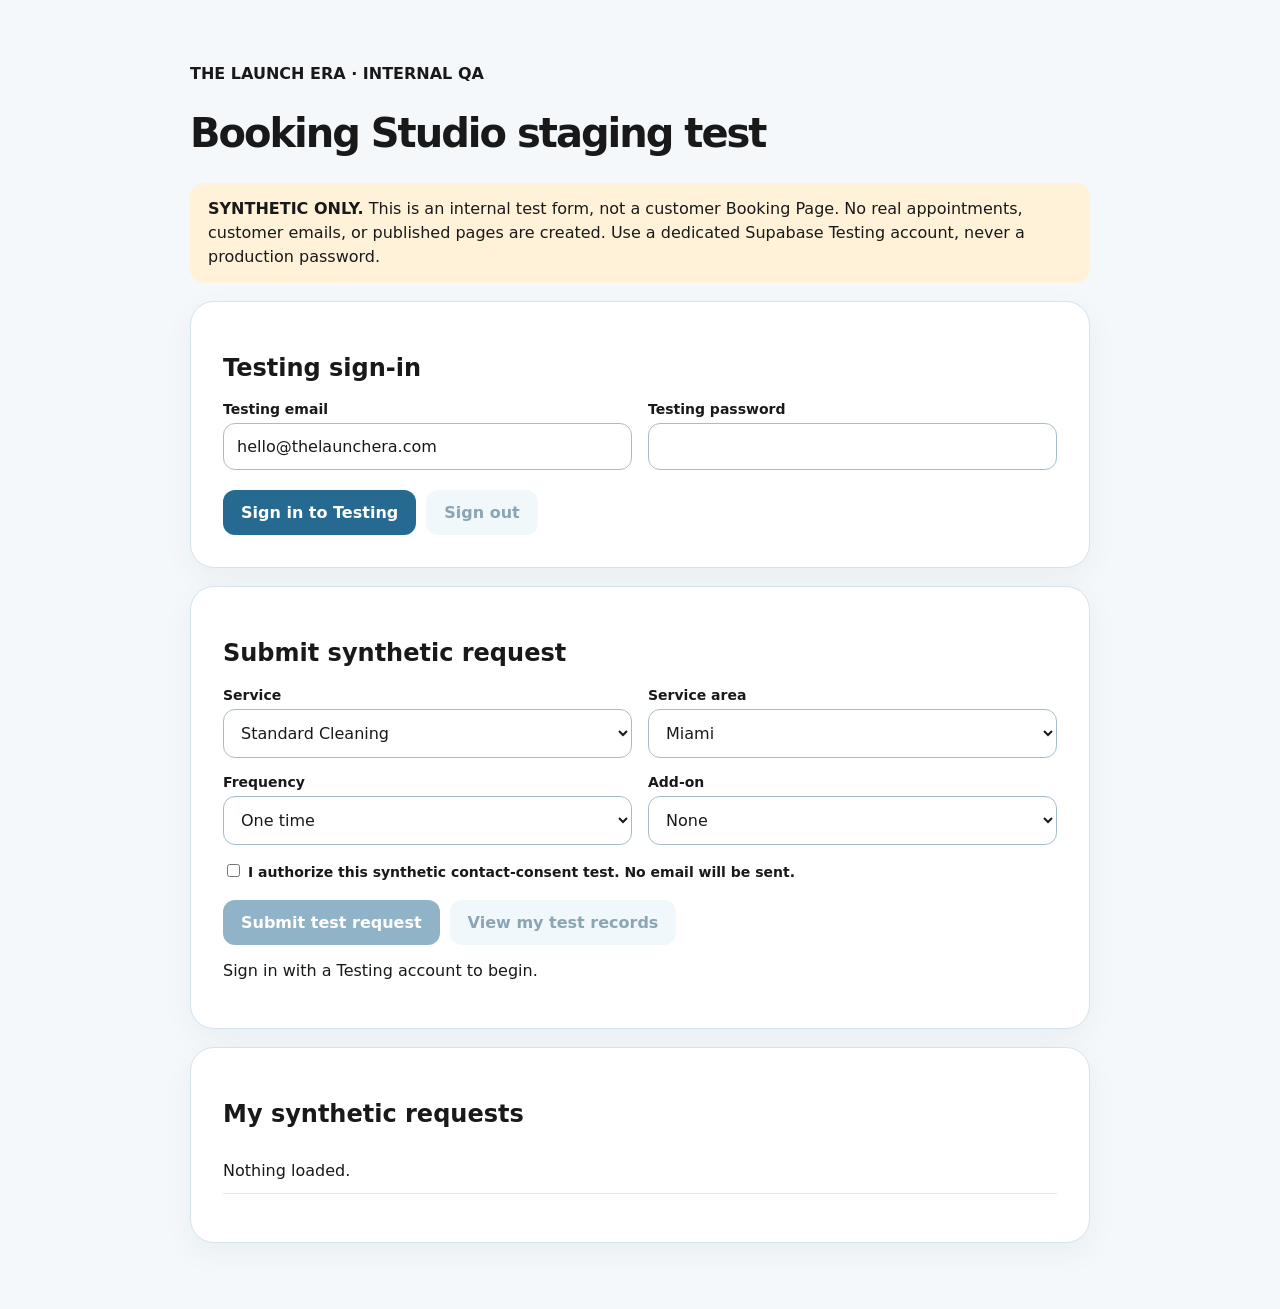
==== overrides/booking-studio-qa.html @ 911b4ca5 "Stage temporary signed-in synthetic Booking Studio QA page for tablet" ====
<!doctype html>
<html lang="en"><head><meta charset="utf-8"><meta name="viewport" content="width=device-width,initial-scale=1">
<meta name="robots" content="noindex,nofollow"><title>Private Booking Studio QA · The Launch Era</title>
<style>
:root{font-family:system-ui,-apple-system,sans-serif;color:#191919;background:#f4f8fb}*{box-sizing:border-box}
body{margin:0;padding:clamp(18px,4vw,48px)}main{max-width:900px;margin:auto}h1{font-size:clamp(27px,4vw,40px);letter-spacing:-.05em}
.panel{background:#fff;border:1px solid #d5e3ec;border-radius:24px;padding:clamp(18px,4vw,32px);margin:18px 0;box-shadow:0 10px 30px #18394c0d}
.warning{background:#fff2d9;padding:14px 18px;border-radius:14px;line-height:1.5}
.grid{display:grid;grid-template-columns:repeat(2,minmax(0,1fr));gap:16px}
label{display:block;font-weight:650;font-size:14px;margin-bottom:6px}input,select{width:100%;padding:13px;border-radius:12px;border:1px solid #a5bdcb;background:#fff;color:#191919;font:inherit;min-width:0}
button{border:0;border-radius:12px;padding:13px 18px;background:#266a91;color:#fff;font:inherit;font-weight:700;cursor:pointer}button:disabled{opacity:.5;cursor:not-allowed}
button.secondary{background:#e5f2f9;color:#174d6b}.actions{display:flex;gap:10px;flex-wrap:wrap;margin-top:20px}#status{white-space:pre-wrap;overflow-wrap:anywhere}
.results{list-style:none;padding:0}.results li{border-bottom:1px solid #dce7ee;padding:13px 0;overflow-wrap:anywhere}
@media(max-width:650px){.grid{grid-template-columns:1fr}body{padding:14px}.panel{border-radius:17px}}
</style></head>
<body><main><p><strong>THE LAUNCH ERA · INTERNAL QA</strong></p><h1>Booking Studio staging test</h1>
<p class="warning"><strong>SYNTHETIC ONLY.</strong> This is an internal test form, not a customer Booking Page. No real appointments, customer emails, or published pages are created. Use a dedicated Supabase Testing account, never a production password.</p>
<section class="panel" id="auth"><h2>Testing sign-in</h2><div class="grid">
<div><label for="email">Testing email</label><input id="email" type="email" autocomplete="username" value="hello@thelaunchera.com"></div>
<div><label for="password">Testing password</label><input id="password" type="password" autocomplete="current-password"></div></div>
<div class="actions"><button id="login">Sign in to Testing</button><button id="logout" class="secondary" disabled>Sign out</button></div></section>
<section class="panel"><h2>Submit synthetic request</h2><div class="grid">
<div><label for="service">Service</label><select id="service"><option>Standard Cleaning</option><option>Move-Out Cleaning</option></select></div>
<div><label for="area">Service area</label><select id="area"><option>Miami</option><option>Miami Beach</option></select></div>
<div><label for="frequency">Frequency</label><select id="frequency"><option value="one_time">One time</option><option value="weekly">Weekly</option><option value="biweekly">Biweekly</option><option value="monthly">Monthly</option></select></div>
<div><label for="addon">Add-on</label><select id="addon"><option value="">None</option><option>Oven</option><option>Refrigerator</option></select></div></div>
<p><label><input type="checkbox" id="consent" style="width:auto;margin-right:8px">I authorize this synthetic contact-consent test. No email will be sent.</label></p>
<div class="actions"><button id="submit" disabled>Submit test request</button><button id="refresh" class="secondary" disabled>View my test records</button></div>
<p id="status" role="status" aria-live="polite">Sign in with a Testing account to begin.</p></section>
<section class="panel"><h2>My synthetic requests</h2><ul id="results" class="results"><li>Nothing loaded.</li></ul></section>
</main>
<script type="module">
const BASE="https://afyiltvdfqnuyzcqsnoh.supabase.co";
const KEY="sb_publishable_ECdkPd5gkDR55JOWEqsnPA_cJE8bENc";
const API=BASE+"/functions/v1/tle-booking-studio-staging-qa";
const el=id=>document.getElementById(id);let token="";
const status=message=>el("status").textContent=message;
const controls=enabled=>{el("submit").disabled=!enabled;el("refresh").disabled=!enabled;el("logout").disabled=!enabled;el("login").disabled=enabled;el("signup").disabled=enabled};
async function call(body){const r=await fetch(API,{method:"POST",headers:{"Content-Type":"application/json",apikey:KEY,authorization:"Bearer "+token},body:JSON.stringify(body)});const data=await r.json();if(!r.ok)throw Error(data.error||"Testing request failed");return data}
el("login").onclick=async()=>{try{status("Signing in to Testing…");const r=await fetch(BASE+"/auth/v1/token?grant_type=password",{method:"POST",headers:{"Content-Type":"application/json",apikey:KEY},body:JSON.stringify({email:el("email").value.trim(),password:el("password").value})});const data=await r.json();el("password").value="";if(!r.ok||!data.access_token)throw Error("Testing sign-in failed");token=data.access_token;controls(true);status("Signed in to Testing. Ready for synthetic QA.");}catch(e){token="";controls(false);status(e.message)}};
el("logout").onclick=()=>{token="";controls(false);el("results").replaceChildren();status("Signed out of Testing.")};
el("submit").onclick=async()=>{try{status("Saving synthetic request…");const data=await call({action:"submit",service_name:el("service").value,service_area:el("area").value,frequency:el("frequency").value,addons:el("addon").value?[el("addon").value]:[],consent_to_contact:el("consent").checked});status("Saved synthetic "+data.request.kind+". No real booking or email was created.");await refresh()}catch(e){status(e.message)}};
async function refresh(){try{const data=await call({action:"list"});const list=el("results");list.replaceChildren();if(!data.requests.length){const li=document.createElement("li");li.textContent="No synthetic requests for this Testing user.";list.append(li)}for(const item of data.requests){const li=document.createElement("li");li.textContent=[item.kind,item.service_name,item.service_area,item.frequency,item.estimated_total===null?"Quote required":"Estimated $"+item.estimated_total].join(" · ");list.append(li)}status("Showing "+data.requests.length+" synthetic request(s) for this Testing account.")}catch(e){status(e.message)}}
el("refresh").onclick=refresh;
</script></body></html>
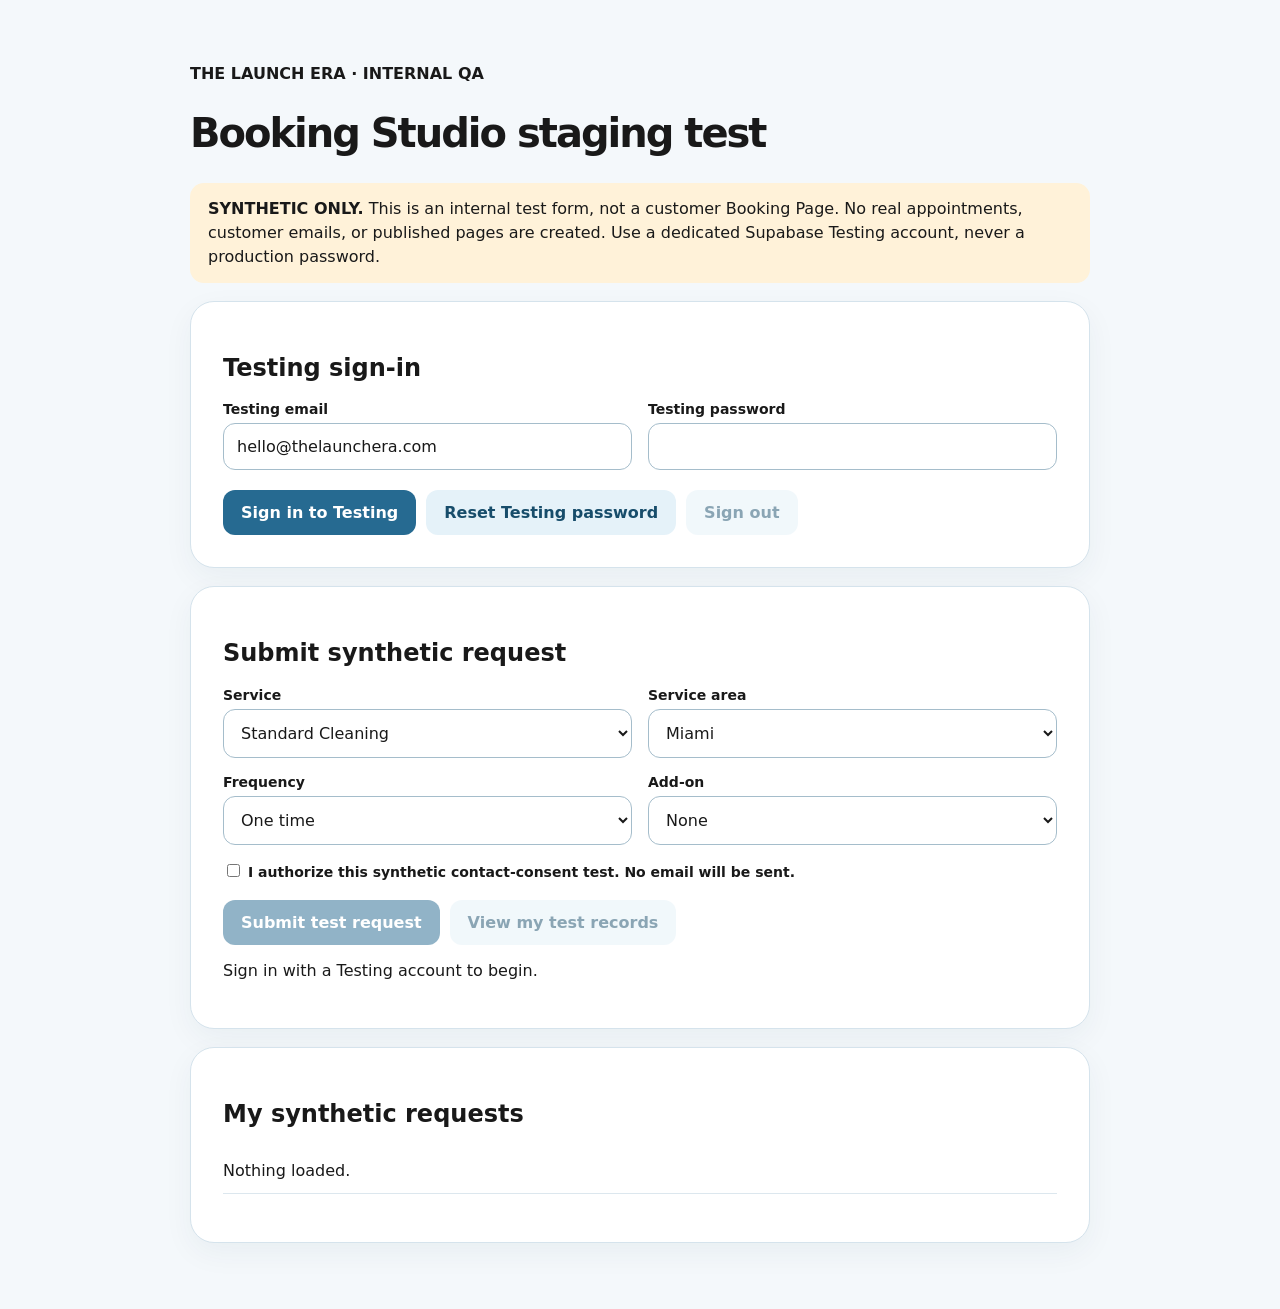
==== commit b3eea6a7: "Fix staging login crash and add Testing-only password reset redirect" ====
--- a/overrides/booking-studio-qa.html
+++ b/overrides/booking-studio-qa.html
@@ -18,7 +18,7 @@
 <section class="panel" id="auth"><h2>Testing sign-in</h2><div class="grid">
 <div><label for="email">Testing email</label><input id="email" type="email" autocomplete="username" value="hello@thelaunchera.com"></div>
 <div><label for="password">Testing password</label><input id="password" type="password" autocomplete="current-password"></div></div>
-<div class="actions"><button id="login">Sign in to Testing</button><button id="logout" class="secondary" disabled>Sign out</button></div></section>
+<div class="actions"><button id="login">Sign in to Testing</button><button id="reset" class="secondary">Reset Testing password</button><button id="logout" class="secondary" disabled>Sign out</button></div></section>
 <section class="panel"><h2>Submit synthetic request</h2><div class="grid">
 <div><label for="service">Service</label><select id="service"><option>Standard Cleaning</option><option>Move-Out Cleaning</option></select></div>
 <div><label for="area">Service area</label><select id="area"><option>Miami</option><option>Miami Beach</option></select></div>
@@ -35,8 +35,9 @@
 const API=BASE+"/functions/v1/tle-booking-studio-staging-qa";
 const el=id=>document.getElementById(id);let token="";
 const status=message=>el("status").textContent=message;
-const controls=enabled=>{el("submit").disabled=!enabled;el("refresh").disabled=!enabled;el("logout").disabled=!enabled;el("login").disabled=enabled;el("signup").disabled=enabled};
+const controls=enabled=>{el("submit").disabled=!enabled;el("refresh").disabled=!enabled;el("logout").disabled=!enabled;el("login").disabled=enabled};
 async function call(body){const r=await fetch(API,{method:"POST",headers:{"Content-Type":"application/json",apikey:KEY,authorization:"Bearer "+token},body:JSON.stringify(body)});const data=await r.json();if(!r.ok)throw Error(data.error||"Testing request failed");return data}
+el("reset").onclick=async()=>{try{const email=el("email").value.trim().toLowerCase();if(email!=="hello@thelaunchera.com")throw Error("Only the authorized Testing inbox can reset this account.");status("Requesting a Testing-only password reset…");const url=BASE+"/auth/v1/recover?redirect_to="+encodeURIComponent("https://command.thelaunchera.com/booking-studio-qa-recovery.html");const r=await fetch(url,{method:"POST",headers:{"Content-Type":"application/json",apikey:KEY},body:JSON.stringify({email})});const data=await r.json();if(!r.ok)throw Error(data.msg||data.error_description||data.message||"Password reset failed");status("Check your business inbox. The recovery link must open booking-studio-qa-recovery.html, not the marketing website. If it redirects elsewhere, do not enter a password; correct the Supabase Testing redirect allowlist first.");}catch(e){status(e.message)}};
 el("login").onclick=async()=>{try{status("Signing in to Testing…");const r=await fetch(BASE+"/auth/v1/token?grant_type=password",{method:"POST",headers:{"Content-Type":"application/json",apikey:KEY},body:JSON.stringify({email:el("email").value.trim(),password:el("password").value})});const data=await r.json();el("password").value="";if(!r.ok||!data.access_token)throw Error("Testing sign-in failed");token=data.access_token;controls(true);status("Signed in to Testing. Ready for synthetic QA.");}catch(e){token="";controls(false);status(e.message)}};
 el("logout").onclick=()=>{token="";controls(false);el("results").replaceChildren();status("Signed out of Testing.")};
 el("submit").onclick=async()=>{try{status("Saving synthetic request…");const data=await call({action:"submit",service_name:el("service").value,service_area:el("area").value,frequency:el("frequency").value,addons:el("addon").value?[el("addon").value]:[],consent_to_contact:el("consent").checked});status("Saved synthetic "+data.request.kind+". No real booking or email was created.");await refresh()}catch(e){status(e.message)}};
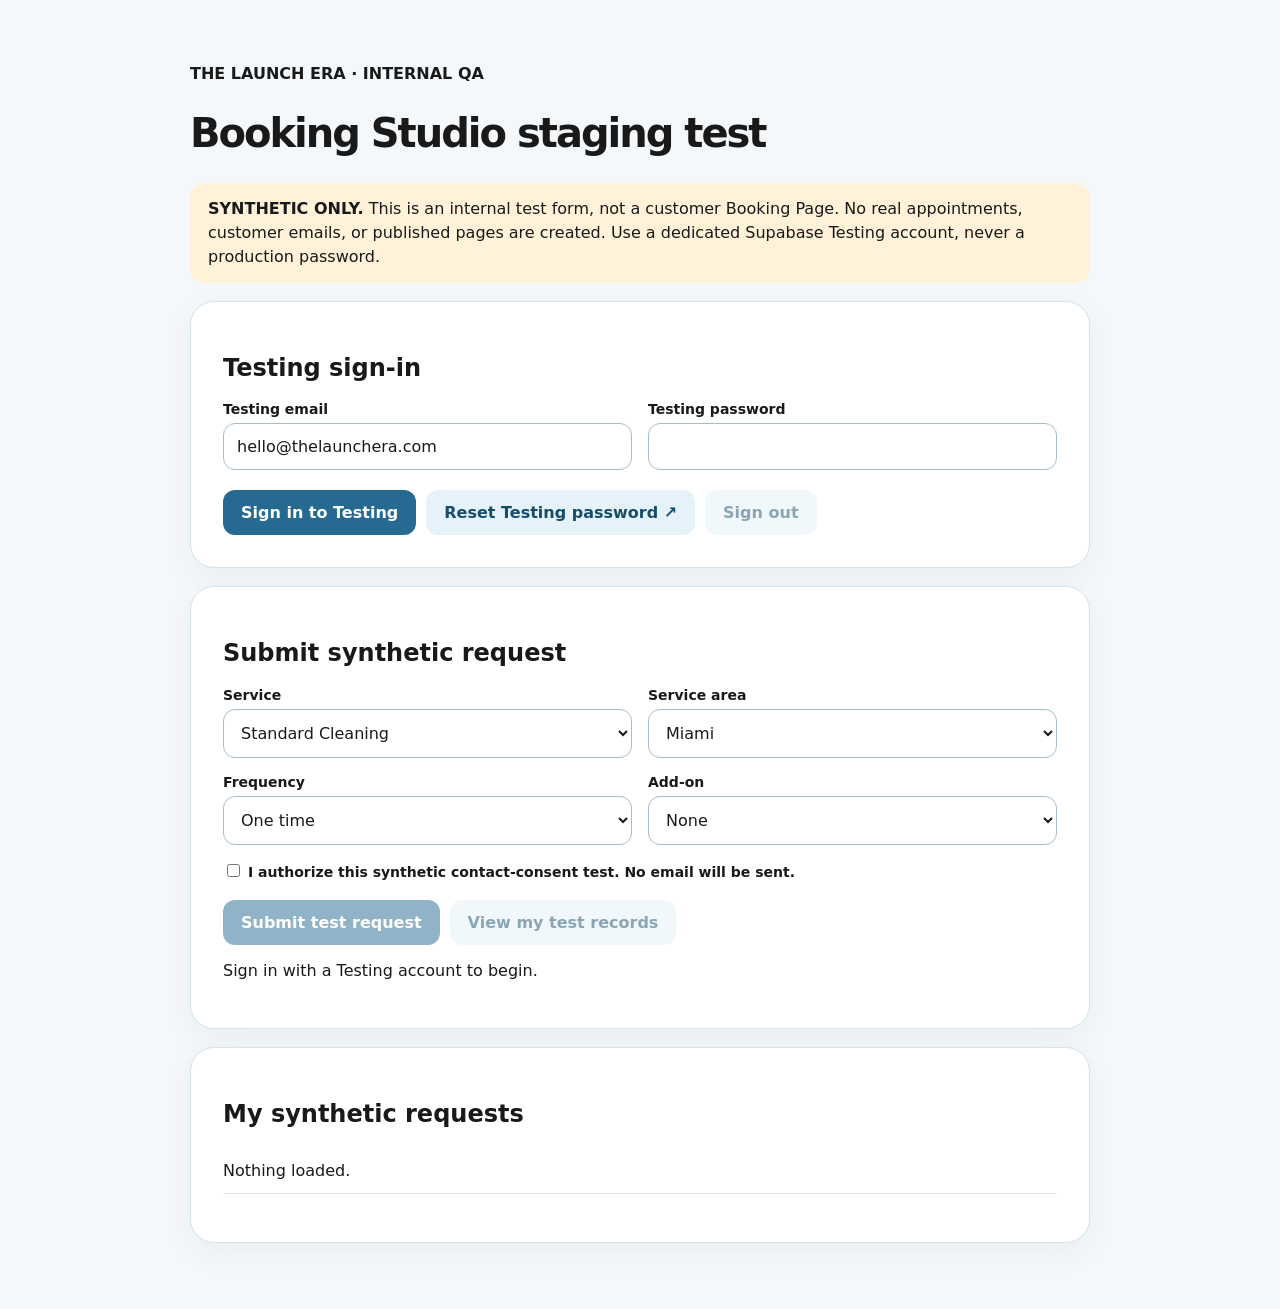
==== commit 97d0876d: "Make Testing password reset a reliable navigation link instead of JS-only button" ====
--- a/overrides/booking-studio-qa.html
+++ b/overrides/booking-studio-qa.html
@@ -18,7 +18,7 @@
 <section class="panel" id="auth"><h2>Testing sign-in</h2><div class="grid">
 <div><label for="email">Testing email</label><input id="email" type="email" autocomplete="username" value="hello@thelaunchera.com"></div>
 <div><label for="password">Testing password</label><input id="password" type="password" autocomplete="current-password"></div></div>
-<div class="actions"><button id="login">Sign in to Testing</button><button id="reset" class="secondary">Reset Testing password</button><button id="logout" class="secondary" disabled>Sign out</button></div></section>
+<div class="actions"><button id="login">Sign in to Testing</button><a class="secondary" href="/booking-studio-qa-reset.html" style="display:inline-flex;align-items:center;text-decoration:none;border-radius:12px;padding:13px 18px;background:#e5f2f9;color:#174d6b;font-weight:700">Reset Testing password ↗</a><button id="logout" class="secondary" disabled>Sign out</button></div></section>
 <section class="panel"><h2>Submit synthetic request</h2><div class="grid">
 <div><label for="service">Service</label><select id="service"><option>Standard Cleaning</option><option>Move-Out Cleaning</option></select></div>
 <div><label for="area">Service area</label><select id="area"><option>Miami</option><option>Miami Beach</option></select></div>
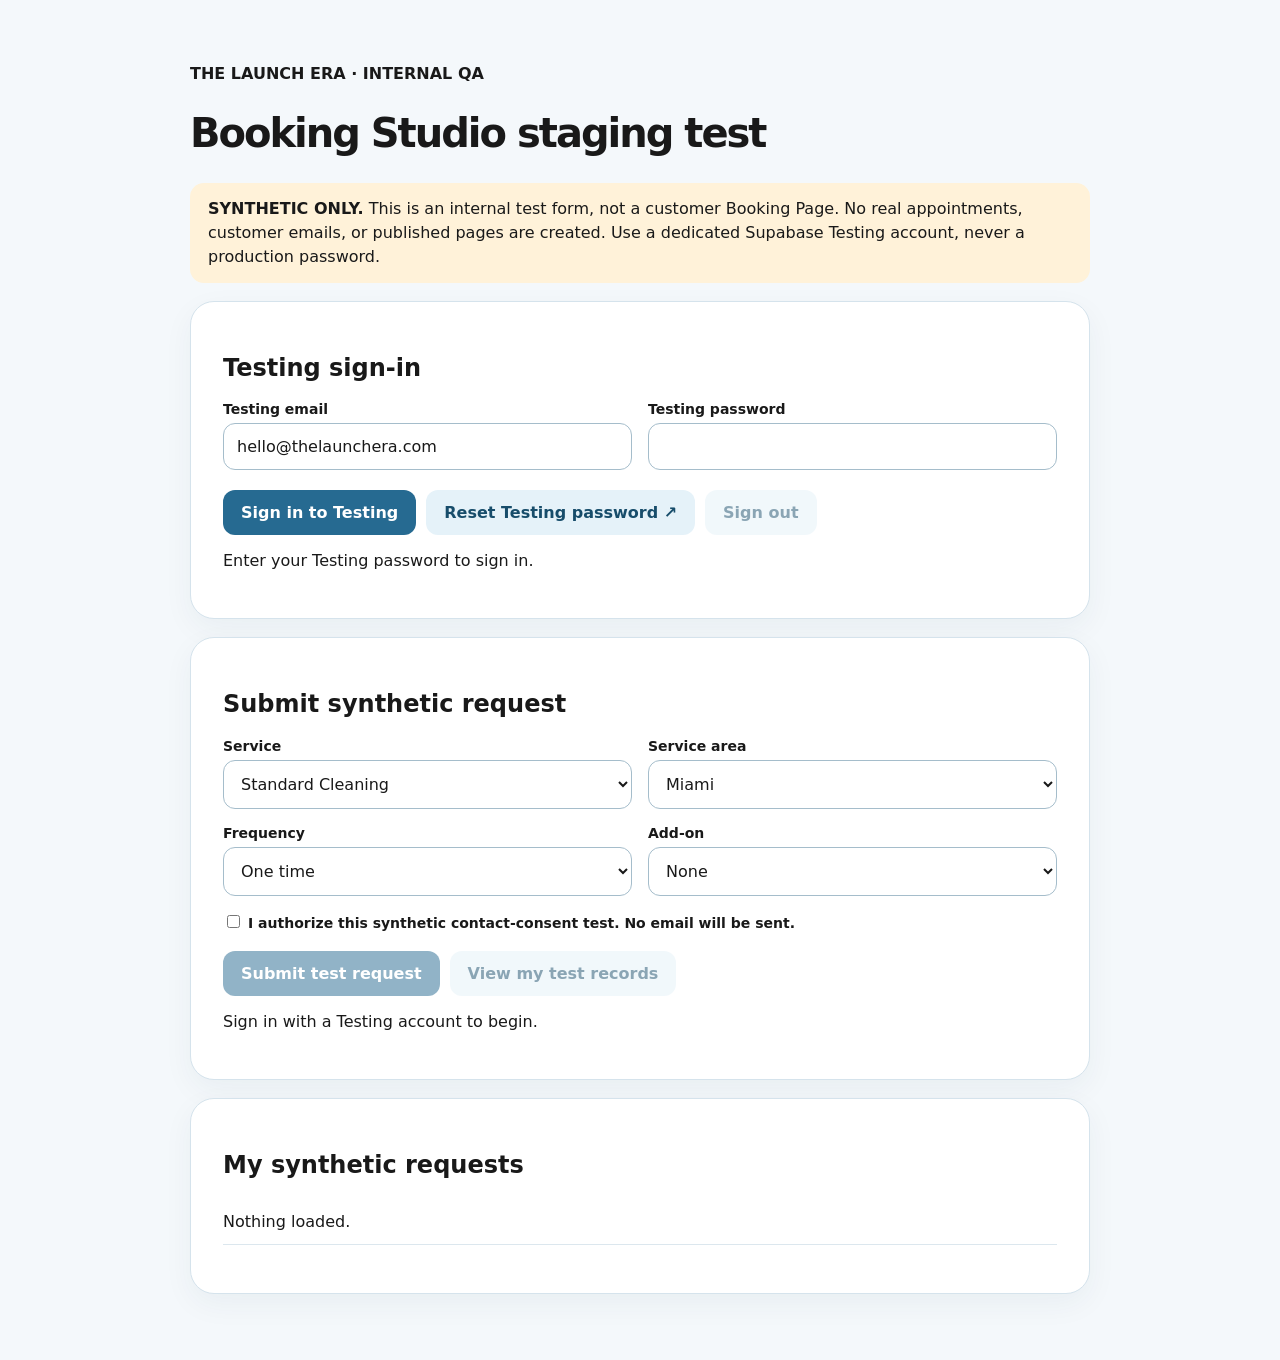
==== commit 923e4f13: "Fix inert Testing sign-in by removing stale reset handler and show inline auth status" ====
--- a/overrides/booking-studio-qa.html
+++ b/overrides/booking-studio-qa.html
@@ -18,7 +18,7 @@
 <section class="panel" id="auth"><h2>Testing sign-in</h2><div class="grid">
 <div><label for="email">Testing email</label><input id="email" type="email" autocomplete="username" value="hello@thelaunchera.com"></div>
 <div><label for="password">Testing password</label><input id="password" type="password" autocomplete="current-password"></div></div>
-<div class="actions"><button id="login">Sign in to Testing</button><a class="secondary" href="/booking-studio-qa-reset.html" style="display:inline-flex;align-items:center;text-decoration:none;border-radius:12px;padding:13px 18px;background:#e5f2f9;color:#174d6b;font-weight:700">Reset Testing password ↗</a><button id="logout" class="secondary" disabled>Sign out</button></div></section>
+<div class="actions"><button id="login">Sign in to Testing</button><a class="secondary" href="/booking-studio-qa-reset.html" style="display:inline-flex;align-items:center;text-decoration:none;border-radius:12px;padding:13px 18px;background:#e5f2f9;color:#174d6b;font-weight:700">Reset Testing password ↗</a><button id="logout" class="secondary" disabled>Sign out</button></div><p id="auth-status" role="status" aria-live="polite">Enter your Testing password to sign in.</p></section>
 <section class="panel"><h2>Submit synthetic request</h2><div class="grid">
 <div><label for="service">Service</label><select id="service"><option>Standard Cleaning</option><option>Move-Out Cleaning</option></select></div>
 <div><label for="area">Service area</label><select id="area"><option>Miami</option><option>Miami Beach</option></select></div>
@@ -34,13 +34,12 @@
 const KEY="sb_publishable_ECdkPd5gkDR55JOWEqsnPA_cJE8bENc";
 const API=BASE+"/functions/v1/tle-booking-studio-staging-qa";
 const el=id=>document.getElementById(id);let token="";
-const status=message=>el("status").textContent=message;
+const status=message=>{el("status").textContent=message;el("auth-status").textContent=message};
 const controls=enabled=>{el("submit").disabled=!enabled;el("refresh").disabled=!enabled;el("logout").disabled=!enabled;el("login").disabled=enabled};
 async function call(body){const r=await fetch(API,{method:"POST",headers:{"Content-Type":"application/json",apikey:KEY,authorization:"Bearer "+token},body:JSON.stringify(body)});const data=await r.json();if(!r.ok)throw Error(data.error||"Testing request failed");return data}
-el("reset").onclick=async()=>{try{const email=el("email").value.trim().toLowerCase();if(email!=="hello@thelaunchera.com")throw Error("Only the authorized Testing inbox can reset this account.");status("Requesting a Testing-only password reset…");const url=BASE+"/auth/v1/recover?redirect_to="+encodeURIComponent("https://command.thelaunchera.com/booking-studio-qa-recovery.html");const r=await fetch(url,{method:"POST",headers:{"Content-Type":"application/json",apikey:KEY},body:JSON.stringify({email})});const data=await r.json();if(!r.ok)throw Error(data.msg||data.error_description||data.message||"Password reset failed");status("Check your business inbox. The recovery link must open booking-studio-qa-recovery.html, not the marketing website. If it redirects elsewhere, do not enter a password; correct the Supabase Testing redirect allowlist first.");}catch(e){status(e.message)}};
-el("login").onclick=async()=>{try{status("Signing in to Testing…");const r=await fetch(BASE+"/auth/v1/token?grant_type=password",{method:"POST",headers:{"Content-Type":"application/json",apikey:KEY},body:JSON.stringify({email:el("email").value.trim(),password:el("password").value})});const data=await r.json();el("password").value="";if(!r.ok||!data.access_token)throw Error("Testing sign-in failed");token=data.access_token;controls(true);status("Signed in to Testing. Ready for synthetic QA.");}catch(e){token="";controls(false);status(e.message)}};
-el("logout").onclick=()=>{token="";controls(false);el("results").replaceChildren();status("Signed out of Testing.")};
-el("submit").onclick=async()=>{try{status("Saving synthetic request…");const data=await call({action:"submit",service_name:el("service").value,service_area:el("area").value,frequency:el("frequency").value,addons:el("addon").value?[el("addon").value]:[],consent_to_contact:el("consent").checked});status("Saved synthetic "+data.request.kind+". No real booking or email was created.");await refresh()}catch(e){status(e.message)}};
+el("login").onclick=async()=>{try{status("Signing in to Testing…");const r=await fetch(BASE+"/auth/v1/token?grant_type=password",{method:"POST",headers:{"Content-Type":"application/json",apikey:KEY},body:JSON.stringify({email:el("email").value.trim(),password:el("password").value})});const data=await r.json();el("password").value="";if(!r.ok||!data.access_token)throw Error("Testing sign-in failed");token=data.access_token;controls(true);status("Signed in to Testing. Ready for synthetic QA.");await refresh();}catch(e){token="";controls(false);status(e.message)}};
+el("logout").onclick=()=>{token="";el("password").value="";controls(false);el("results").replaceChildren();status("Signed out of Testing.")};
+el("submit").onclick=async()=>{if(!el("consent").checked){status("Please check the synthetic test consent before submitting.");return}el("submit").disabled=true;try{status("Saving synthetic request…");const data=await call({action:"submit",service_name:el("service").value,service_area:el("area").value,frequency:el("frequency").value,addons:el("addon").value?[el("addon").value]:[],consent_to_contact:el("consent").checked});status("Saved synthetic "+data.request.kind+". No real booking or email was created.");await refresh()}catch(e){status(e.message)}finally{el("submit").disabled=!token}};
 async function refresh(){try{const data=await call({action:"list"});const list=el("results");list.replaceChildren();if(!data.requests.length){const li=document.createElement("li");li.textContent="No synthetic requests for this Testing user.";list.append(li)}for(const item of data.requests){const li=document.createElement("li");li.textContent=[item.kind,item.service_name,item.service_area,item.frequency,item.estimated_total===null?"Quote required":"Estimated $"+item.estimated_total].join(" · ");list.append(li)}status("Showing "+data.requests.length+" synthetic request(s) for this Testing account.")}catch(e){status(e.message)}}
 el("refresh").onclick=refresh;
 </script></body></html>
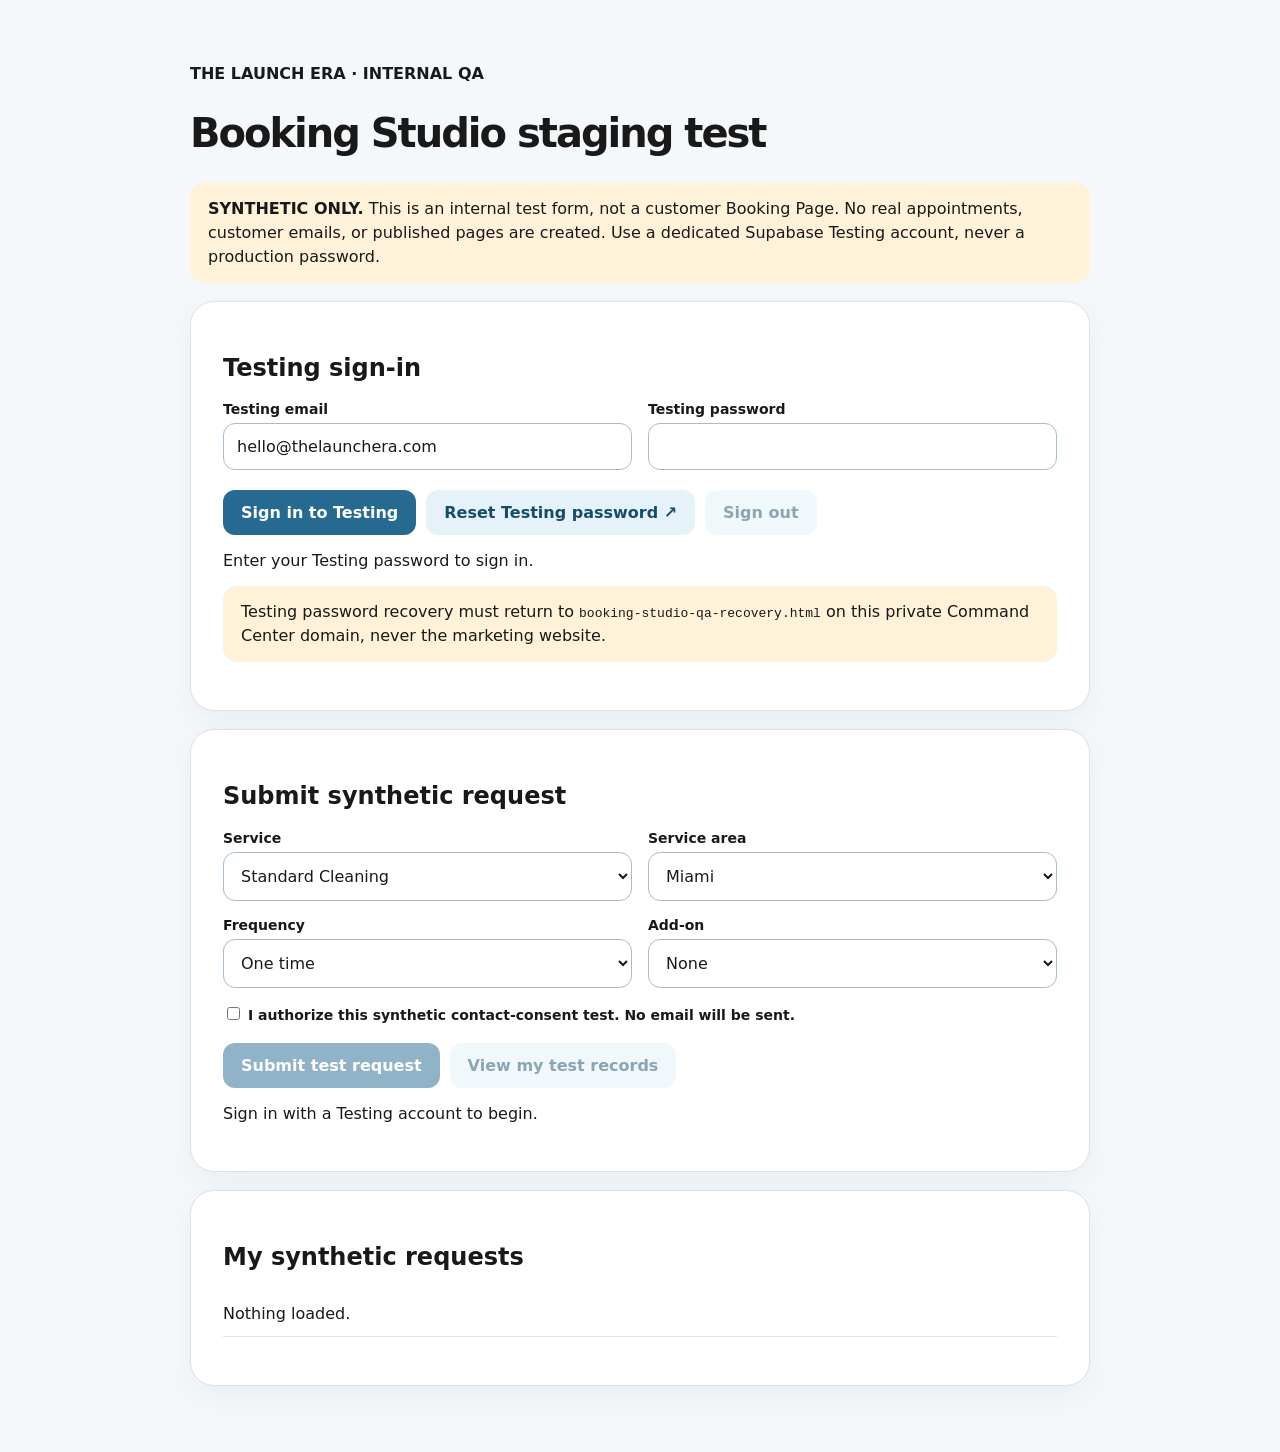
==== commit 31a6c3f1: "Restore explicit private Testing recovery route in QA page for deployment gate" ====
--- a/overrides/booking-studio-qa.html
+++ b/overrides/booking-studio-qa.html
@@ -18,7 +18,7 @@
 <section class="panel" id="auth"><h2>Testing sign-in</h2><div class="grid">
 <div><label for="email">Testing email</label><input id="email" type="email" autocomplete="username" value="hello@thelaunchera.com"></div>
 <div><label for="password">Testing password</label><input id="password" type="password" autocomplete="current-password"></div></div>
-<div class="actions"><button id="login">Sign in to Testing</button><a class="secondary" href="/booking-studio-qa-reset.html" style="display:inline-flex;align-items:center;text-decoration:none;border-radius:12px;padding:13px 18px;background:#e5f2f9;color:#174d6b;font-weight:700">Reset Testing password ↗</a><button id="logout" class="secondary" disabled>Sign out</button></div><p id="auth-status" role="status" aria-live="polite">Enter your Testing password to sign in.</p></section>
+<div class="actions"><button id="login">Sign in to Testing</button><a class="secondary" href="/booking-studio-qa-reset.html" style="display:inline-flex;align-items:center;text-decoration:none;border-radius:12px;padding:13px 18px;background:#e5f2f9;color:#174d6b;font-weight:700">Reset Testing password ↗</a><button id="logout" class="secondary" disabled>Sign out</button></div><p id="auth-status" role="status" aria-live="polite">Enter your Testing password to sign in.</p><p class="warning">Testing password recovery must return to <code>booking-studio-qa-recovery.html</code> on this private Command Center domain, never the marketing website.</p></section>
 <section class="panel"><h2>Submit synthetic request</h2><div class="grid">
 <div><label for="service">Service</label><select id="service"><option>Standard Cleaning</option><option>Move-Out Cleaning</option></select></div>
 <div><label for="area">Service area</label><select id="area"><option>Miami</option><option>Miami Beach</option></select></div>
